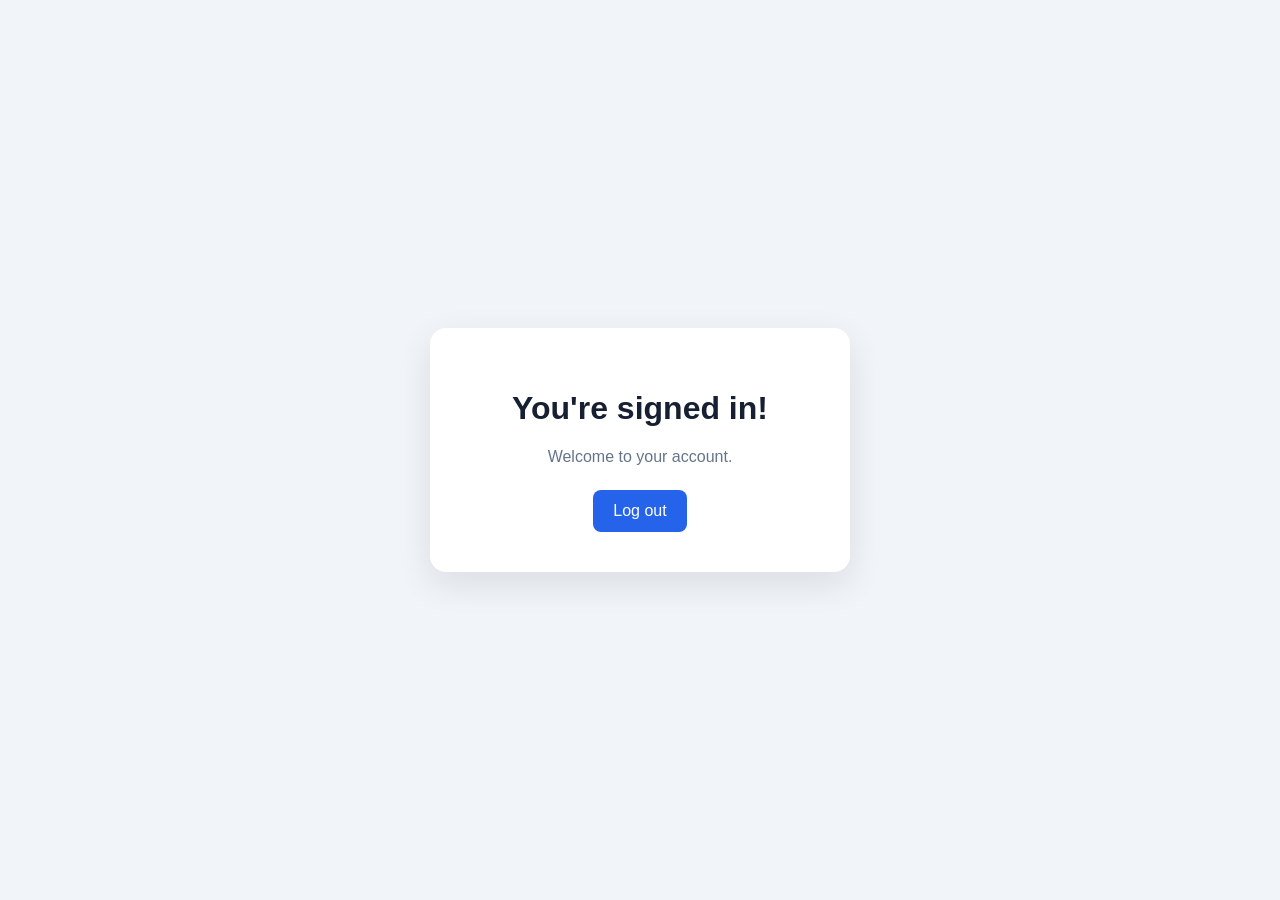
==== welcome.html @ 75f9f933 "Initital commit" ====
<!DOCTYPE html>
<html lang="en">
<head>
    <meta charset="UTF-8">
    <meta name="viewport" content="width=device-width, initial-scale=1.0">
    <title>Welcome</title>
    <link rel="stylesheet" href="welcome.css">
</head>
<body>
    <main class="welcome-card">
        <h1>You're signed in!</h1>
        <p>Welcome to your account.</p>
        <a href="INDEX.HTML">Log out</a>
    </main>
</body>
</html>
---- welcome.css ----
* {
    box-sizing: border-box;
}

body {
    min-height: 100vh;
    margin: 0;
    display: grid;
    place-items: center;
    padding: 24px;
    background: #f1f5f9;
    color: #172033;
    font-family: Arial, sans-serif;
}

.welcome-card {
    width: min(100%, 420px);
    padding: 40px;
    border-radius: 16px;
    background: #fff;
    text-align: center;
    box-shadow: 0 12px 35px rgb(15 23 42 / 10%);
}

.welcome-card p {
    margin-bottom: 24px;
    color: #64748b;
}

.welcome-card a {
    display: inline-block;
    padding: 12px 20px;
    border-radius: 8px;
    background: #2563eb;
    color: #fff;
    text-decoration: none;
}

.welcome-card a:hover {
    background: #1d4ed8;
}
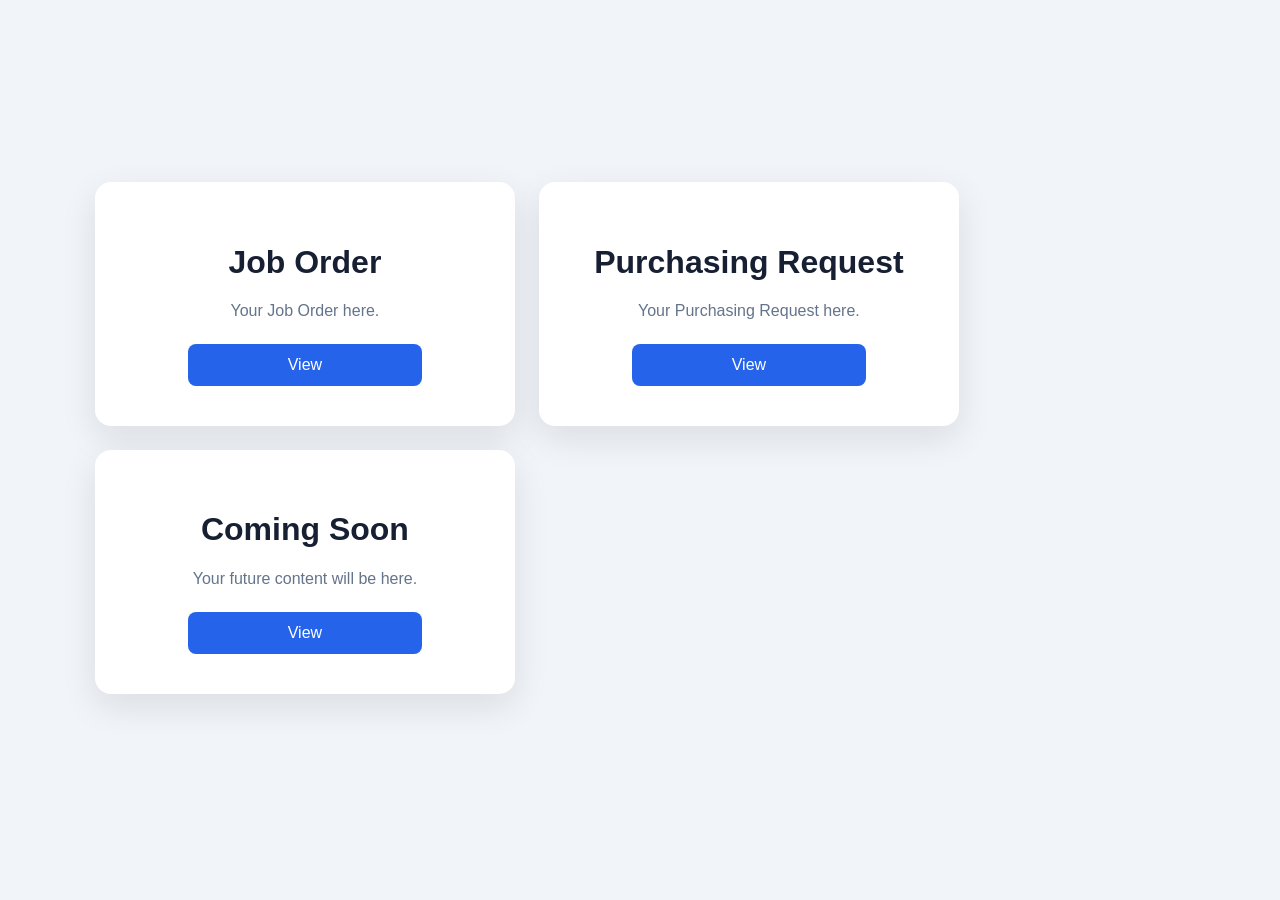
==== commit 01ab0c21: "fisrt try to update" ====
--- a/welcome.html
+++ b/welcome.html
@@ -7,10 +7,25 @@
     <link rel="stylesheet" href="welcome.css">
 </head>
 <body>
-    <main class="welcome-card">
-        <h1>You're signed in!</h1>
-        <p>Welcome to your account.</p>
-        <a href="INDEX.HTML">Log out</a>
-    </main>
+    <div class="fps-documentation">
+    <div class="welcome-card">
+        <h1>Job Order</h1>
+        <p>Your Job Order here.</p>
+        <a href="JOrder.HTML">View</a>
+    </div>
+
+    <div class="welcome-card">
+        <h1>Purchasing Request</h1>
+        <p>Your Purchasing Request here.</p>
+        <a href="PRequest.HTML">View</a>
+    </div>
+
+    <div class="welcome-card">
+        <h1>Coming Soon</h1>
+        <p>Your future content will be here.</p>
+        <a href="toFollow.HTML">View</a>
+    </div>
+</div>
+</div>
 </body>
 </html>
--- a/welcome.css
+++ b/welcome.css
@@ -20,6 +20,9 @@
     background: #fff;
     text-align: center;
     box-shadow: 0 12px 35px rgb(15 23 42 / 10%);
+    margin-bottom: 24px;
+    float: left;
+    margin-right: 24px;
 }
 
 .welcome-card p {
@@ -34,8 +37,12 @@
     background: #2563eb;
     color: #fff;
     text-decoration: none;
+    padding-left: 100px;
+    padding-right: 100px;
 }
 
 .welcome-card a:hover {
     background: #1d4ed8;
-}+}
+
+
